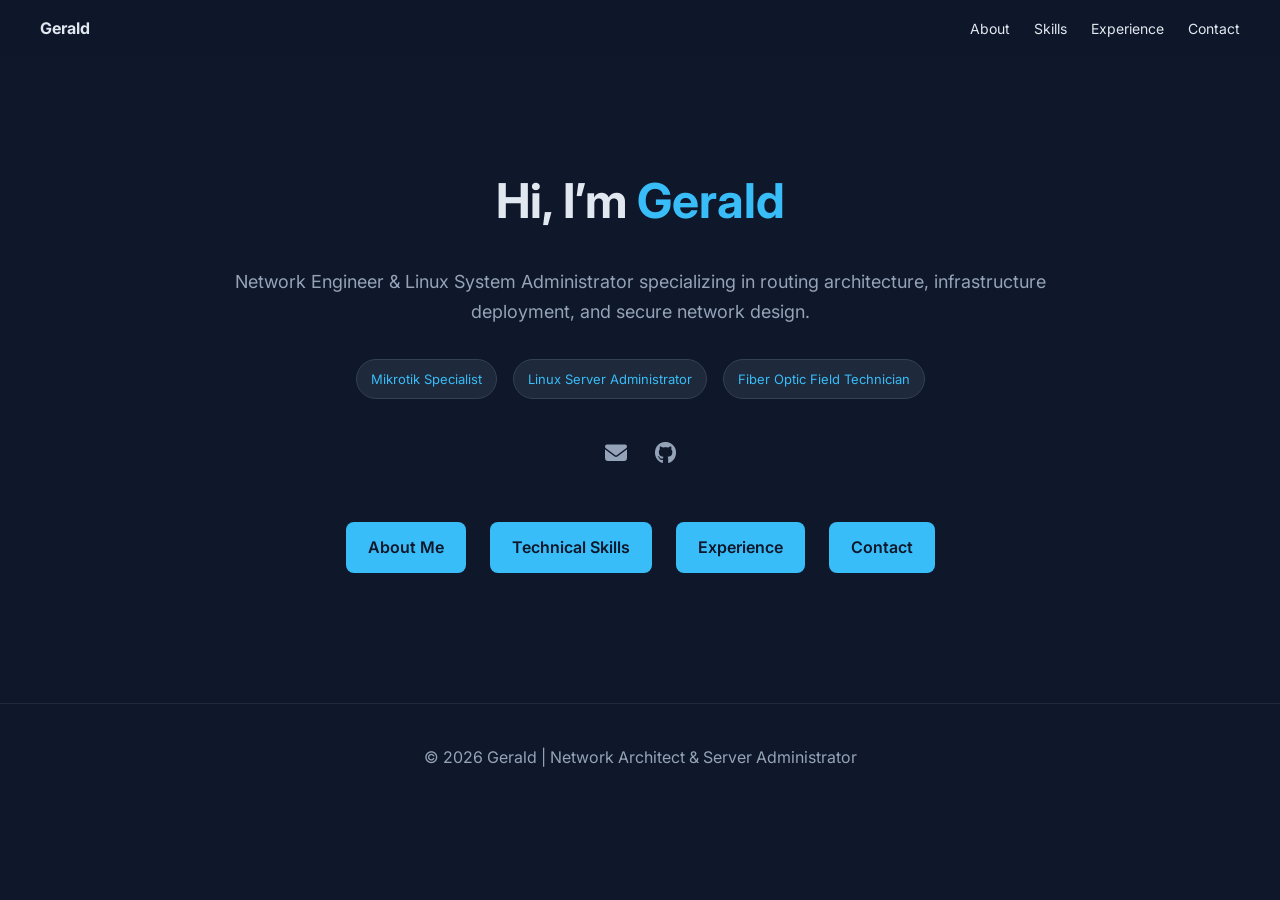
==== index.html @ 729d5de2 "Refactor index.html layout and styles Updated hero section, navigation links, and added section link" ====
<!DOCTYPE html>
<html lang="en">
<head>
<meta charset="UTF-8">
<meta name="viewport" content="width=device-width, initial-scale=1.0">
<title>Gerald | Network & Server Engineer</title>
<link href="https://fonts.googleapis.com/css2?family=Inter:wght@300;400;600;700&display=swap" rel="stylesheet">
<link rel="stylesheet" href="https://cdnjs.cloudflare.com/ajax/libs/font-awesome/6.5.0/css/all.min.css">
<style>
*{margin:0;padding:0;box-sizing:border-box;font-family:'Inter',sans-serif}
body{background:#0f172a;color:#e2e8f0;line-height:1.7}
nav{position:fixed;width:100%;top:0;background:rgba(15,23,42,0.95);padding:15px 40px;display:flex;justify-content:space-between;align-items:center}
nav a{color:#e2e8f0;text-decoration:none;margin-left:20px;font-size:14px}
nav a:hover{color:#38bdf8}
.hero{padding-top:160px;padding-bottom:120px;text-align:center;max-width:900px;margin:auto}
.hero h1{font-size:48px;font-weight:700}
.hero span{color:#38bdf8}
.hero p{margin:25px auto;font-size:18px;color:#94a3b8}
.hero-tags span{display:inline-block;background:#1e293b;border:1px solid #334155;padding:8px 14px;margin:6px;border-radius:20px;font-size:13px}
.socials{margin-top:30px}
.socials a{color:#94a3b8;margin:0 12px;font-size:22px}
.socials a:hover{color:#38bdf8}
.section-links{margin-top:40px}
.section-links a{display:inline-block;margin:10px;padding:12px 22px;border-radius:8px;background:#38bdf8;color:#0f172a;text-decoration:none;font-weight:600}
.section-links a:hover{background:#0ea5e9}
footer{text-align:center;padding:40px 20px;background:#0f172a;border-top:1px solid #1e293b;color:#94a3b8}
</style>
</head>
<body>

<nav>
<div><strong>Gerald</strong></div>
<div>
<a href="about.html">About</a>
<a href="skills.html">Skills</a>
<a href="experience.html">Experience</a>
<a href="contact.html">Contact</a>
</div>
</nav>

<div class="hero">
<h1>Hi, I’m <span>Gerald</span></h1>
<p>Network Engineer & Linux System Administrator specializing in routing architecture, infrastructure deployment, and secure network design.</p>

<div class="hero-tags">
<span>Mikrotik Specialist</span>
<span>Linux Server Administrator</span>
<span>Fiber Optic Field Technician</span>
</div>

<div class="socials">
<a href="mailto:geraldibrani@geraldstudio.my.id"><i class="fa-solid fa-envelope"></i></a>
<a href="https://github.com/heralt-vernandes" target="_blank"><i class="fa-brands fa-github"></i></a>
</div>

<div class="section-links">
<a href="about.html">About Me</a>
<a href="skills.html">Technical Skills</a>
<a href="experience.html">Experience</a>
<a href="contact.html">Contact</a>
</div>
</div>

<footer>
<p>© 2026 Gerald | Network Architect & Server Administrator</p>
</footer>

</body>
</html>
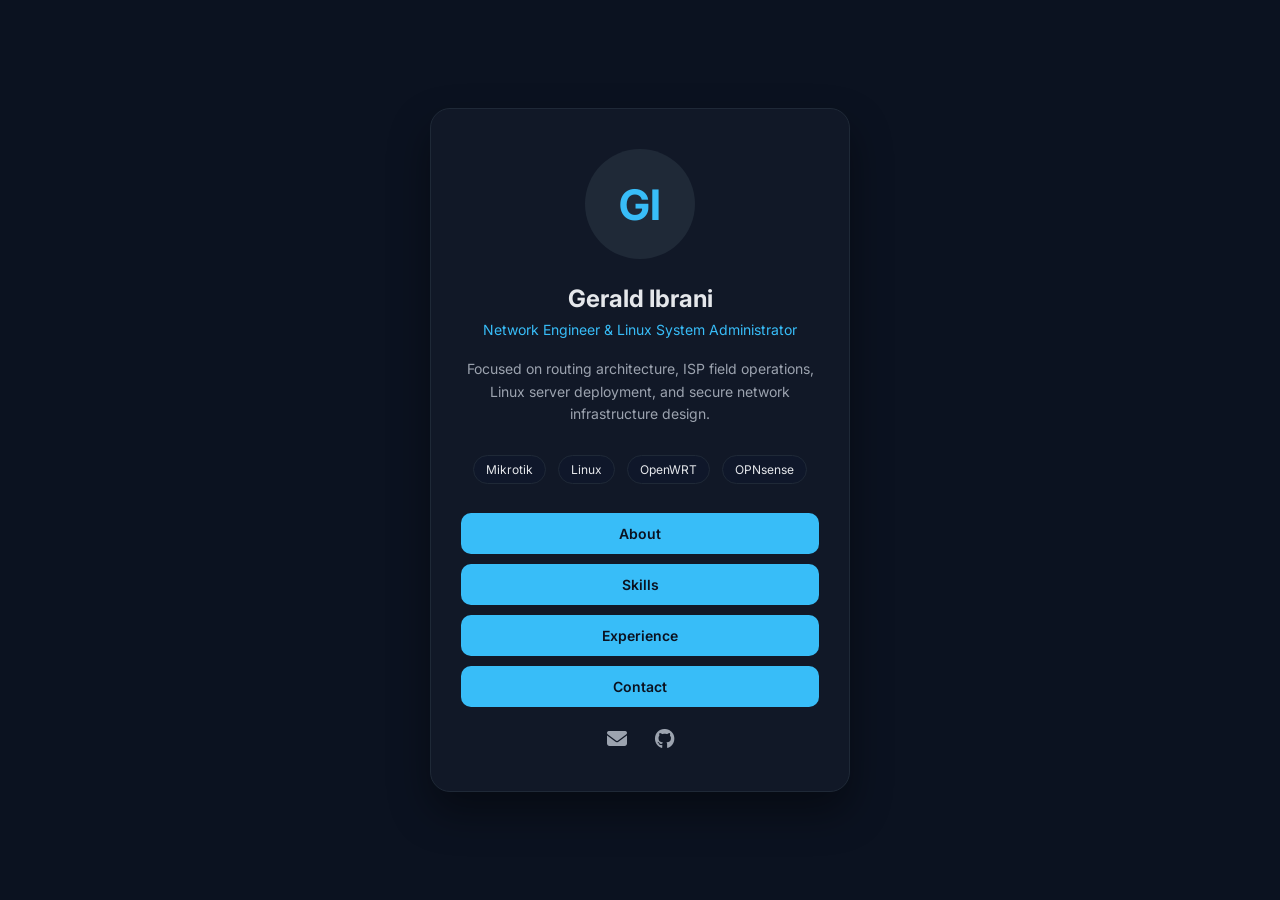
==== commit 4a34a815: "Refactor index.html to include profile card layout Updated the title and modified the layout to incl" ====
--- a/index.html
+++ b/index.html
@@ -3,67 +3,155 @@
 <head>
 <meta charset="UTF-8">
 <meta name="viewport" content="width=device-width, initial-scale=1.0">
-<title>Gerald | Network & Server Engineer</title>
-<link href="https://fonts.googleapis.com/css2?family=Inter:wght@300;400;600;700&display=swap" rel="stylesheet">
+<title>Gerald | Network Engineer</title>
+<link href="https://fonts.googleapis.com/css2?family=Inter:wght@400;600;700&display=swap" rel="stylesheet">
 <link rel="stylesheet" href="https://cdnjs.cloudflare.com/ajax/libs/font-awesome/6.5.0/css/all.min.css">
 <style>
 *{margin:0;padding:0;box-sizing:border-box;font-family:'Inter',sans-serif}
-body{background:#0f172a;color:#e2e8f0;line-height:1.7}
-nav{position:fixed;width:100%;top:0;background:rgba(15,23,42,0.95);padding:15px 40px;display:flex;justify-content:space-between;align-items:center}
-nav a{color:#e2e8f0;text-decoration:none;margin-left:20px;font-size:14px}
-nav a:hover{color:#38bdf8}
-.hero{padding-top:160px;padding-bottom:120px;text-align:center;max-width:900px;margin:auto}
-.hero h1{font-size:48px;font-weight:700}
-.hero span{color:#38bdf8}
-.hero p{margin:25px auto;font-size:18px;color:#94a3b8}
-.hero-tags span{display:inline-block;background:#1e293b;border:1px solid #334155;padding:8px 14px;margin:6px;border-radius:20px;font-size:13px}
-.socials{margin-top:30px}
-.socials a{color:#94a3b8;margin:0 12px;font-size:22px}
-.socials a:hover{color:#38bdf8}
-.section-links{margin-top:40px}
-.section-links a{display:inline-block;margin:10px;padding:12px 22px;border-radius:8px;background:#38bdf8;color:#0f172a;text-decoration:none;font-weight:600}
-.section-links a:hover{background:#0ea5e9}
-footer{text-align:center;padding:40px 20px;background:#0f172a;border-top:1px solid #1e293b;color:#94a3b8}
+body{
+  background:#0b1220;
+  color:#e5e7eb;
+  display:flex;
+  justify-content:center;
+  align-items:center;
+  min-height:100vh;
+  padding:20px;
+}
+
+.card{
+  background:#111827;
+  width:100%;
+  max-width:420px;
+  border-radius:20px;
+  padding:40px 30px;
+  box-shadow:0 20px 40px rgba(0,0,0,0.4);
+  border:1px solid #1f2937;
+  text-align:center;
+  transition:0.3s;
+}
+
+.card:hover{
+  transform:translateY(-5px);
+}
+
+.profile-circle{
+  width:110px;
+  height:110px;
+  border-radius:50%;
+  background:#1f2937;
+  margin:0 auto 25px auto;
+  display:flex;
+  justify-content:center;
+  align-items:center;
+  font-size:42px;
+  color:#38bdf8;
+  font-weight:700;
+}
+
+h1{
+  font-size:24px;
+  margin-bottom:8px;
+}
+
+.role{
+  font-size:14px;
+  color:#38bdf8;
+  margin-bottom:20px;
+}
+
+.description{
+  font-size:14px;
+  color:#9ca3af;
+  margin-bottom:25px;
+  line-height:1.6;
+}
+
+.tags{
+  margin-bottom:25px;
+}
+
+.tags span{
+  display:inline-block;
+  background:#0f172a;
+  border:1px solid #1f2937;
+  padding:6px 12px;
+  border-radius:20px;
+  font-size:12px;
+  margin:4px;
+}
+
+.buttons a{
+  display:block;
+  margin:10px 0;
+  padding:12px;
+  border-radius:10px;
+  text-decoration:none;
+  font-size:14px;
+  font-weight:600;
+  background:#38bdf8;
+  color:#0b1220;
+  transition:0.3s;
+}
+
+.buttons a:hover{
+  background:#0ea5e9;
+}
+
+.socials{
+  margin-top:20px;
+}
+
+.socials a{
+  color:#9ca3af;
+  margin:0 12px;
+  font-size:20px;
+}
+
+.socials a:hover{
+  color:#38bdf8;
+}
+
+@media(max-width:480px){
+  .card{
+    padding:30px 20px;
+  }
+}
+
 </style>
 </head>
 <body>
 
-<nav>
-<div><strong>Gerald</strong></div>
-<div>
-<a href="about.html">About</a>
-<a href="skills.html">Skills</a>
-<a href="experience.html">Experience</a>
-<a href="contact.html">Contact</a>
+<div class="card">
+
+  <div class="profile-circle">GI</div>
+
+  <h1>Gerald Ibrani</h1>
+  <div class="role">Network Engineer & Linux System Administrator</div>
+
+  <div class="description">
+    Focused on routing architecture, ISP field operations, Linux server deployment, and secure network infrastructure design.
+  </div>
+
+  <div class="tags">
+    <span>Mikrotik</span>
+    <span>Linux</span>
+    <span>OpenWRT</span>
+    <span>OPNsense</span>
+  </div>
+
+  <div class="buttons">
+    <a href="about.html">About</a>
+    <a href="skills.html">Skills</a>
+    <a href="experience.html">Experience</a>
+    <a href="contact.html">Contact</a>
+  </div>
+
+  <div class="socials">
+    <a href="mailto:geraldibrani@geraldstudio.my.id"><i class="fa-solid fa-envelope"></i></a>
+    <a href="https://github.com/heralt-vernandes" target="_blank"><i class="fa-brands fa-github"></i></a>
+  </div>
+
 </div>
-</nav>
-
-<div class="hero">
-<h1>Hi, I’m <span>Gerald</span></h1>
-<p>Network Engineer & Linux System Administrator specializing in routing architecture, infrastructure deployment, and secure network design.</p>
-
-<div class="hero-tags">
-<span>Mikrotik Specialist</span>
-<span>Linux Server Administrator</span>
-<span>Fiber Optic Field Technician</span>
-</div>
-
-<div class="socials">
-<a href="mailto:geraldibrani@geraldstudio.my.id"><i class="fa-solid fa-envelope"></i></a>
-<a href="https://github.com/heralt-vernandes" target="_blank"><i class="fa-brands fa-github"></i></a>
-</div>
-
-<div class="section-links">
-<a href="about.html">About Me</a>
-<a href="skills.html">Technical Skills</a>
-<a href="experience.html">Experience</a>
-<a href="contact.html">Contact</a>
-</div>
-</div>
-
-<footer>
-<p>© 2026 Gerald | Network Architect & Server Administrator</p>
-</footer>
 
 </body>
 </html>
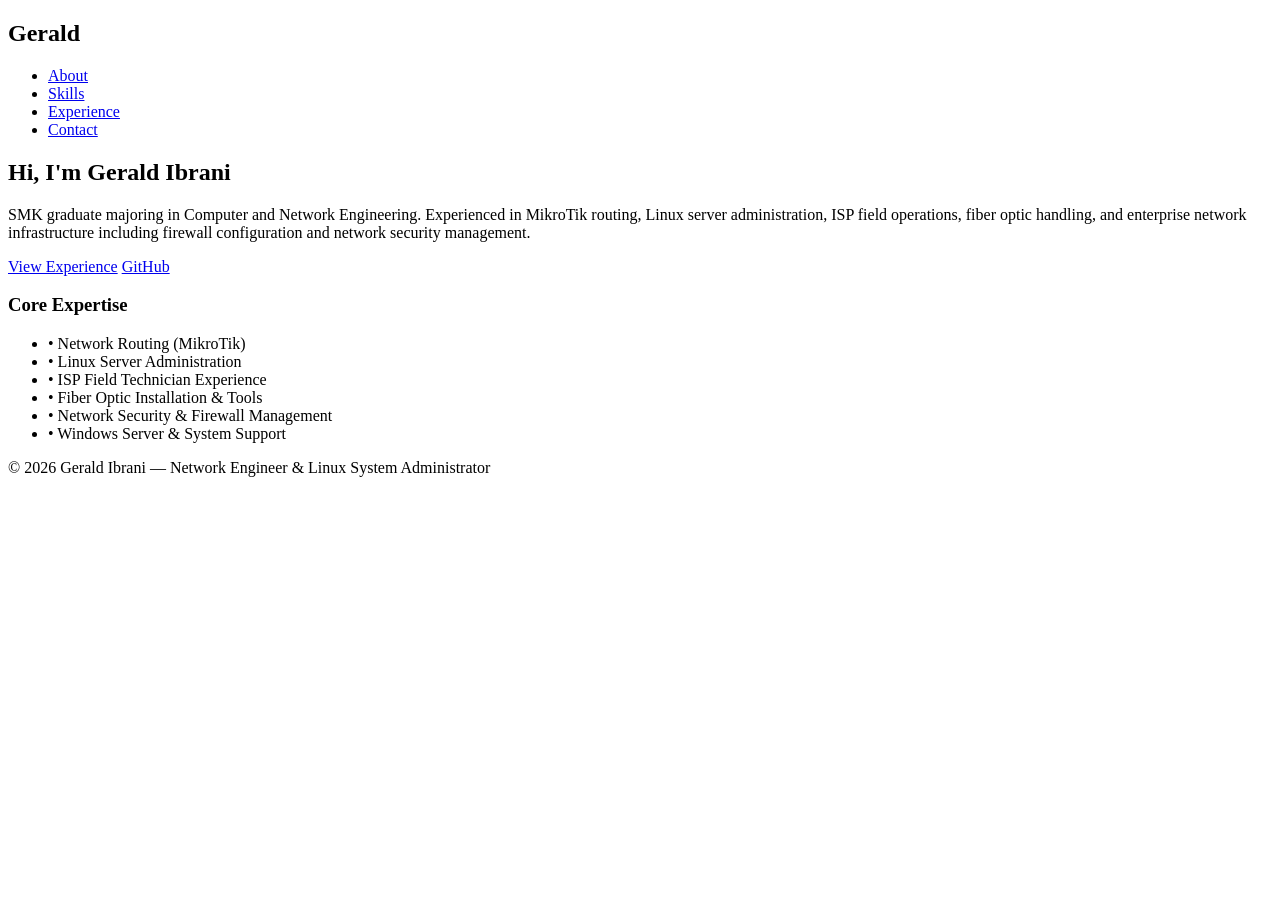
==== commit 54b40d5a: "Link external stylesheet instead of inline styles Replaced internal styles with external stylesheet " ====
--- a/index.html
+++ b/index.html
@@ -1,157 +1,57 @@
 <!DOCTYPE html>
 <html lang="en">
 <head>
-<meta charset="UTF-8">
-<meta name="viewport" content="width=device-width, initial-scale=1.0">
-<title>Gerald | Network Engineer</title>
-<link href="https://fonts.googleapis.com/css2?family=Inter:wght@400;600;700&display=swap" rel="stylesheet">
-<link rel="stylesheet" href="https://cdnjs.cloudflare.com/ajax/libs/font-awesome/6.5.0/css/all.min.css">
-<style>
-*{margin:0;padding:0;box-sizing:border-box;font-family:'Inter',sans-serif}
-body{
-  background:#0b1220;
-  color:#e5e7eb;
-  display:flex;
-  justify-content:center;
-  align-items:center;
-  min-height:100vh;
-  padding:20px;
-}
-
-.card{
-  background:#111827;
-  width:100%;
-  max-width:420px;
-  border-radius:20px;
-  padding:40px 30px;
-  box-shadow:0 20px 40px rgba(0,0,0,0.4);
-  border:1px solid #1f2937;
-  text-align:center;
-  transition:0.3s;
-}
-
-.card:hover{
-  transform:translateY(-5px);
-}
-
-.profile-circle{
-  width:110px;
-  height:110px;
-  border-radius:50%;
-  background:#1f2937;
-  margin:0 auto 25px auto;
-  display:flex;
-  justify-content:center;
-  align-items:center;
-  font-size:42px;
-  color:#38bdf8;
-  font-weight:700;
-}
-
-h1{
-  font-size:24px;
-  margin-bottom:8px;
-}
-
-.role{
-  font-size:14px;
-  color:#38bdf8;
-  margin-bottom:20px;
-}
-
-.description{
-  font-size:14px;
-  color:#9ca3af;
-  margin-bottom:25px;
-  line-height:1.6;
-}
-
-.tags{
-  margin-bottom:25px;
-}
-
-.tags span{
-  display:inline-block;
-  background:#0f172a;
-  border:1px solid #1f2937;
-  padding:6px 12px;
-  border-radius:20px;
-  font-size:12px;
-  margin:4px;
-}
-
-.buttons a{
-  display:block;
-  margin:10px 0;
-  padding:12px;
-  border-radius:10px;
-  text-decoration:none;
-  font-size:14px;
-  font-weight:600;
-  background:#38bdf8;
-  color:#0b1220;
-  transition:0.3s;
-}
-
-.buttons a:hover{
-  background:#0ea5e9;
-}
-
-.socials{
-  margin-top:20px;
-}
-
-.socials a{
-  color:#9ca3af;
-  margin:0 12px;
-  font-size:20px;
-}
-
-.socials a:hover{
-  color:#38bdf8;
-}
-
-@media(max-width:480px){
-  .card{
-    padding:30px 20px;
-  }
-}
-
-</style>
+  <meta charset="UTF-8" />
+  <meta name="viewport" content="width=device-width, initial-scale=1.0" />
+  <title>Gerald Ibrani | Network Engineer</title>
+  <link href="https://fonts.googleapis.com/css2?family=Inter:wght@400;600;700&display=swap" rel="stylesheet">
+    <link rel="stylesheet" href="style.css" />
 </head>
 <body>
 
-<div class="card">
+<nav>
+  <h2>Gerald</h2>
+  <ul>
+    <li><a href="about.html">About</a></li>
+    <li><a href="skills.html">Skills</a></li>
+    <li><a href="experience.html">Experience</a></li>
+    <li><a href="contact.html">Contact</a></li>
+  </ul>
+</nav>
 
-  <div class="profile-circle">GI</div>
+<section class="hero">
+  <div class="hero-content">
+    <div class="left">
+      <h1>Hi, I'm <span>Gerald Ibrani</span></h1>
+      <p>
+        SMK graduate majoring in Computer and Network Engineering.
+        Experienced in MikroTik routing, Linux server administration,
+        ISP field operations, fiber optic handling, and enterprise network
+        infrastructure including firewall configuration and network security management.
+      </p>
+      <div class="buttons">
+        <a href="experience.html" class="btn btn-primary">View Experience</a>
+        <a href="https://github.com/heralt-vernandes" target="_blank" class="btn btn-outline">GitHub</a>
+      </div>
+    </div>
 
-  <h1>Gerald Ibrani</h1>
-  <div class="role">Network Engineer & Linux System Administrator</div>
+    <div class="card">
+      <h3>Core Expertise</h3>
+      <ul>
+        <li>• Network Routing (MikroTik)</li>
+        <li>• Linux Server Administration</li>
+        <li>• ISP Field Technician Experience</li>
+        <li>• Fiber Optic Installation & Tools</li>
+        <li>• Network Security & Firewall Management</li>
+        <li>• Windows Server & System Support</li>
+      </ul>
+    </div>
+  </div>
+</section>
 
-  <div class="description">
-    Focused on routing architecture, ISP field operations, Linux server deployment, and secure network infrastructure design.
-  </div>
-
-  <div class="tags">
-    <span>Mikrotik</span>
-    <span>Linux</span>
-    <span>OpenWRT</span>
-    <span>OPNsense</span>
-  </div>
-
-  <div class="buttons">
-    <a href="about.html">About</a>
-    <a href="skills.html">Skills</a>
-    <a href="experience.html">Experience</a>
-    <a href="contact.html">Contact</a>
-  </div>
-
-  <div class="socials">
-    <a href="mailto:geraldibrani@geraldstudio.my.id"><i class="fa-solid fa-envelope"></i></a>
-    <a href="https://github.com/heralt-vernandes" target="_blank"><i class="fa-brands fa-github"></i></a>
-  </div>
-
-</div>
+<footer>
+  © 2026 Gerald Ibrani — Network Engineer & Linux System Administrator
+</footer>
 
 </body>
 </html>
